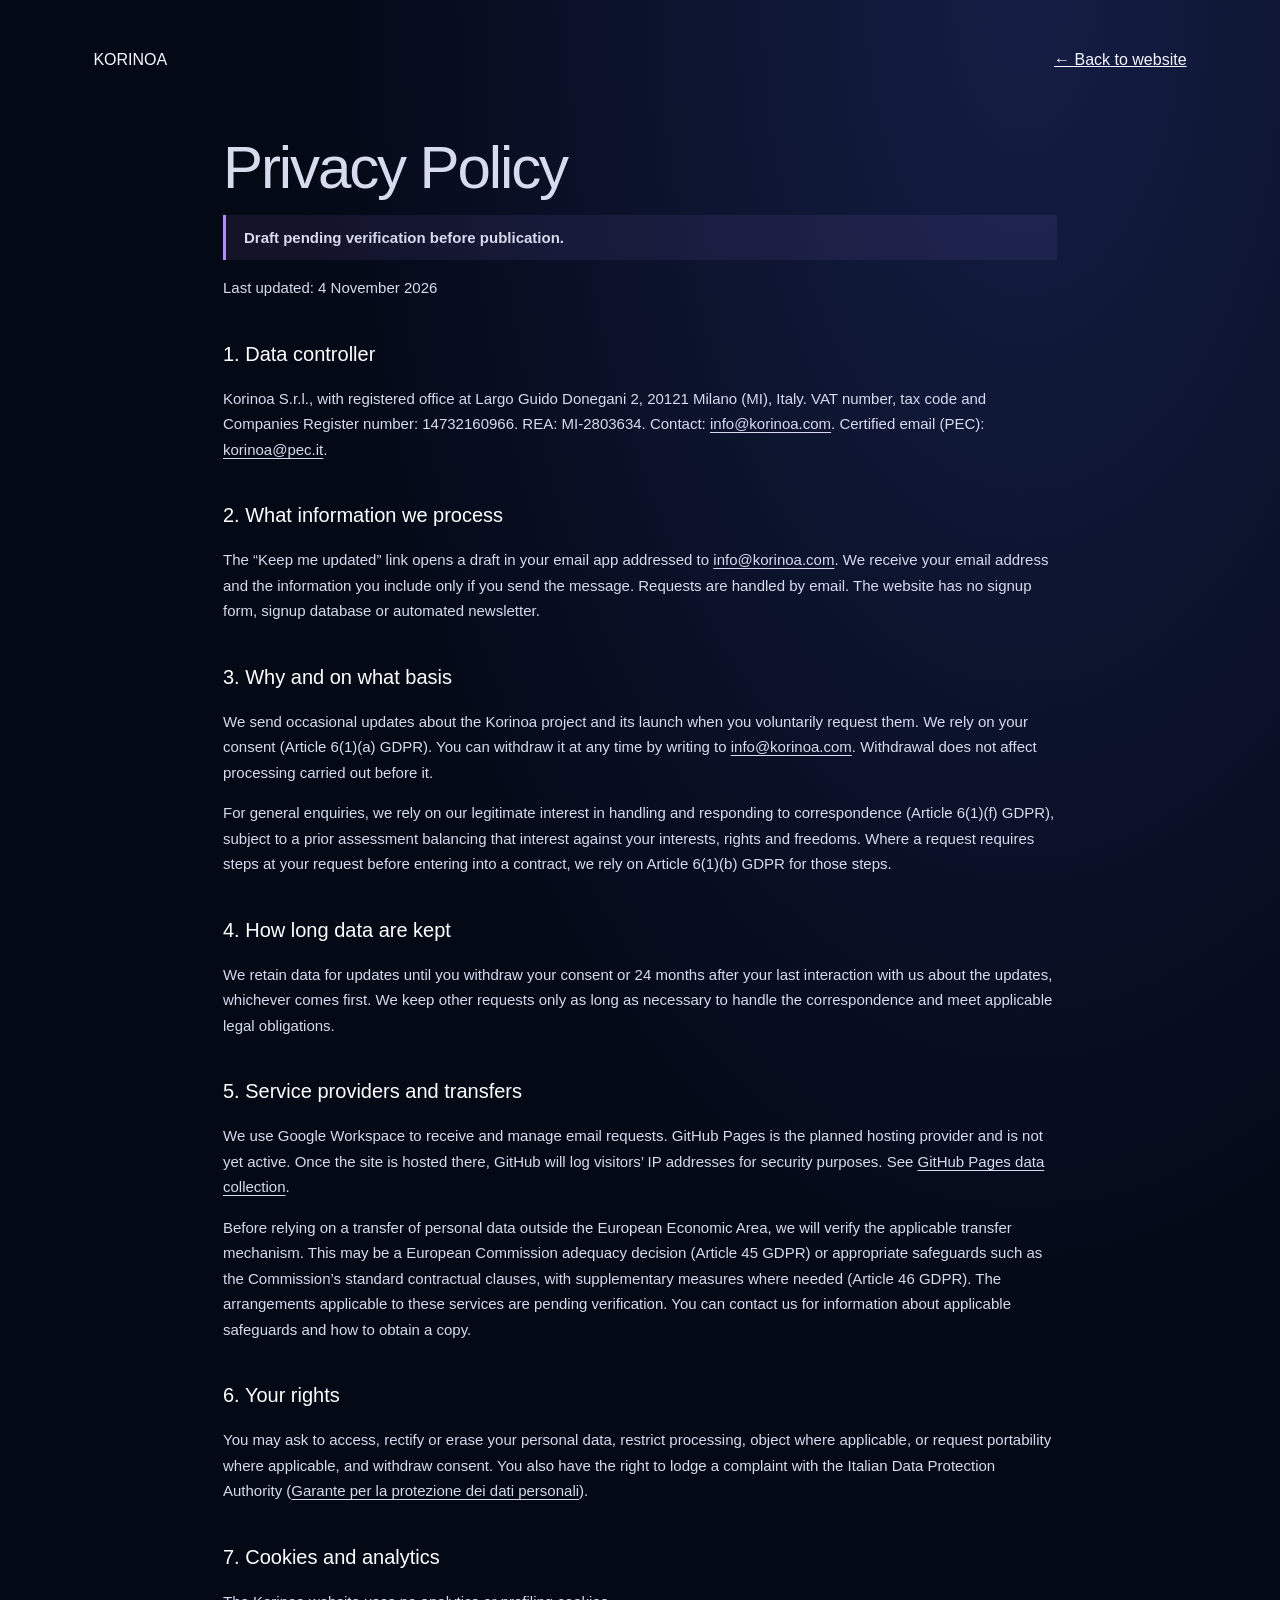
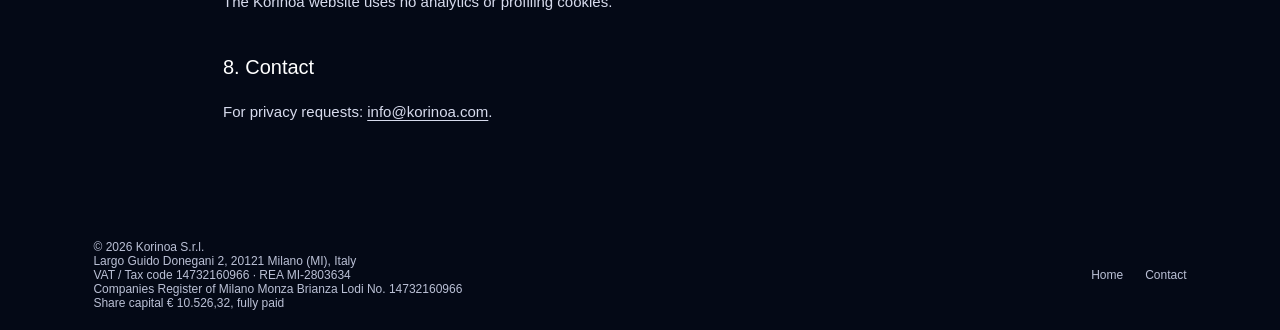
==== privacy.html @ 3719bc60 "Initial public Korinoa teaser" ====
<!doctype html>
<html lang="en">
<head>
  <meta charset="utf-8"><meta name="viewport" content="width=device-width, initial-scale=1">
  <meta name="theme-color" content="#040916"><meta name="robots" content="noindex">
  <title>Privacy Policy — Korinoa</title><link rel="stylesheet" href="styles.css"><link rel="icon" href="assets/favicon.svg" type="image/svg+xml">
</head>
<body class="legal">
  <header class="topbar"><a class="wordmark" href="./">KORINOA</a><a href="./">← Back to website</a></header>
  <main class="legal-content">
    <h1>Privacy Policy</h1>
    <p class="notice"><strong>Draft pending verification before publication.</strong></p>
    <p>Last updated: 4 November 2026</p>
    <h2>1. Data controller</h2>
    <p>Korinoa S.r.l., with registered office at Largo Guido Donegani 2, 20121 Milano (MI), Italy. VAT number, tax code and Companies Register number: 14732160966. REA: MI-2803634. Contact: <a href="mailto:info@korinoa.com">info@korinoa.com</a>. Certified email (PEC): <a href="mailto:korinoa@pec.it">korinoa@pec.it</a>.</p>
    <h2>2. What information we process</h2>
    <p>The “Keep me updated” link opens a draft in your email app addressed to <a href="mailto:info@korinoa.com">info@korinoa.com</a>. We receive your email address and the information you include only if you send the message. Requests are handled by email. The website has no signup form, signup database or automated newsletter.</p>
    <h2>3. Why and on what basis</h2>
    <p>We send occasional updates about the Korinoa project and its launch when you voluntarily request them. We rely on your consent (Article 6(1)(a) GDPR). You can withdraw it at any time by writing to <a href="mailto:info@korinoa.com?subject=Unsubscribe%20from%20Korinoa%20updates">info@korinoa.com</a>. Withdrawal does not affect processing carried out before it.</p>
    <p>For general enquiries, we rely on our legitimate interest in handling and responding to correspondence (Article 6(1)(f) GDPR), subject to a prior assessment balancing that interest against your interests, rights and freedoms. Where a request requires steps at your request before entering into a contract, we rely on Article 6(1)(b) GDPR for those steps.</p>
    <h2>4. How long data are kept</h2>
    <p>We retain data for updates until you withdraw your consent or 24 months after your last interaction with us about the updates, whichever comes first. We keep other requests only as long as necessary to handle the correspondence and meet applicable legal obligations.</p>
    <h2>5. Service providers and transfers</h2>
    <p>We use Google Workspace to receive and manage email requests. GitHub Pages is the planned hosting provider and is not yet active. Once the site is hosted there, GitHub will log visitors’ IP addresses for security purposes. See <a href="https://docs.github.com/en/pages/getting-started-with-github-pages/what-is-github-pages#data-collection">GitHub Pages data collection</a>.</p>
    <p>Before relying on a transfer of personal data outside the European Economic Area, we will verify the applicable transfer mechanism. This may be a European Commission adequacy decision (Article 45 GDPR) or appropriate safeguards such as the Commission’s standard contractual clauses, with supplementary measures where needed (Article 46 GDPR). The arrangements applicable to these services are pending verification. You can contact us for information about applicable safeguards and how to obtain a copy.</p>
    <h2>6. Your rights</h2>
    <p>You may ask to access, rectify or erase your personal data, restrict processing, object where applicable, or request portability where applicable, and withdraw consent. You also have the right to lodge a complaint with the Italian Data Protection Authority (<a href="https://www.garanteprivacy.it/" rel="noopener noreferrer">Garante per la protezione dei dati personali</a>).</p>
    <h2>7. Cookies and analytics</h2>
    <p>The Korinoa website uses no analytics or profiling cookies.</p>
    <h2>8. Contact</h2>
    <p>For privacy requests: <a href="mailto:info@korinoa.com">info@korinoa.com</a>.</p>
  </main>
  <footer class="footer"><span>© <span id="year">2026</span> Korinoa S.r.l.<br>Largo Guido Donegani 2, 20121 Milano (MI), Italy<br>VAT / Tax code 14732160966 · REA MI-2803634<br>Companies Register of Milano Monza Brianza Lodi No. 14732160966<br>Share capital € 10.526,32, fully paid</span><nav><a href="./">Home</a><a href="mailto:info@korinoa.com">Contact</a></nav></footer>
  <script src="script.js" defer></script>
</body>
</html>
---- styles.css ----
:root {
  color-scheme: dark;
  --bg: #040916;
  --ink: #f7f6ff;
  --muted: #bbc1d6;
  --violet: #b58af7;
  --gutter: 7.3vw;
}
* { box-sizing: border-box; }
html { min-height: 100%; background: var(--bg); }
body { margin: 0; font-family: "Century Gothic", "Segoe UI", sans-serif; color: var(--ink); }
a { color: inherit; }
.site-shell {
  min-height: 100svh;
  display: flex;
  flex-direction: column;
  background: var(--bg) url("assets/movement-desktop.png") center top / 100% auto no-repeat;
}
.topbar, .footer {
  display: flex;
  justify-content: space-between;
  align-items: center;
  gap: 20px;
  padding-inline: var(--gutter);
}
.topbar { padding-top: 4vw; }
.site-shell .topbar { padding-right: 3.7vw; }
.wordmark { display: block; text-decoration: none; }
.wordmark img { display: block; width: clamp(140px, 21vw, 420px); height: auto; }
.coming-soon { display: flex; align-items: center; gap: 1.2vw; font-size: clamp(10px, 1.12vw, 22px); letter-spacing: .48em; white-space: nowrap; }
.coming-soon i, .light-stroke {
  display: block;
  height: 1px;
  background: linear-gradient(90deg, #b58af7, #b8d9ff, #b58af7);
  box-shadow: 0 0 8px 1px #9d72ff;
}
.coming-soon i { width: 3.7vw; }
.hero { flex: 1; padding: 5.8vw var(--gutter) 6vw; }
.hero-copy { max-width: 44vw; }
h1 { margin: 0; font-size: 6.15vw; font-weight: 300; line-height: .96; letter-spacing: -.036em; }
h1 span, h1 em { display: block; }
h1 em { color: var(--violet); font-weight: inherit; }
.light-stroke { margin: 3.2vw 0 2.25vw; width: 6.8vw; }
.subtitle { margin: 0; font-size: clamp(14px, 1.35vw, 26px); letter-spacing: .22em; line-height: 1.5; }
.subscribe { margin-top: clamp(24px, 2.5vw, 52px); }
.curious { margin: 0 0 5px; color: #e9d8ff; font-size: clamp(17px, 1.35vw, 25px); }
.invitation { margin: 0 0 12px; color: var(--muted); font-size: 14px; line-height: 1.5; }
.cta {
  display: inline-flex;
  align-items: center;
  gap: 26px;
  min-height: 46px;
  padding: 0 22px;
  border: 1px solid #ae8cff;
  border-radius: 32px;
  background: #080d20;
  box-shadow: inset 0 0 7px #51418c, 0 0 9px #6451b6;
  font-size: clamp(15px, 1.15vw, 22px);
  text-decoration: none;
}
.cta:hover, .cta:focus-visible { background: #211a3e; }
.arrow { font-size: 22px; }
.privacy-note { margin: 12px 0 0; color: #c5c8dd; font-size: 12px; line-height: 1.6; }
.privacy-note a, .legal-content a { text-underline-offset: 3px; }
.footer { padding-block: 20px; background: var(--bg); color: var(--muted); font-size: 12px; }
.footer nav { display: flex; flex-wrap: wrap; gap: 8px 22px; }
.footer a { text-decoration: none; }
.footer a:hover { text-decoration: underline; }
:focus-visible { outline: 2px solid #d9c2ff; outline-offset: 5px; }

@media (max-width: 760px) {
  :root { --gutter: clamp(20px, 6vw, 40px); }
  .site-shell {
    --figure-height: min(86vw, 480px);
    background-image: linear-gradient(0deg, var(--bg), transparent 34%), url("assets/movement.webp");
    background-size: 100% var(--figure-height), auto var(--figure-height);
    background-position: right 64px;
  }
  .topbar, .site-shell .topbar { padding: 26px var(--gutter) 0; }
  .coming-soon { letter-spacing: .23em; gap: 8px; }
  .coming-soon i { width: 14px; }
  .hero { padding-top: calc(var(--figure-height) - 4px); padding-bottom: 32px; }
  .hero-copy { max-width: 100%; }
  h1 { font-size: clamp(43px, 12vw, 76px); }
  .light-stroke { margin: 24px 0 18px; width: 58px; }
  .subtitle { letter-spacing: .12em; }
}
@media (max-width: 440px) {
  .footer { flex-direction: column; align-items: flex-start; gap: 10px; }
}
/* Privacy page */
.legal{min-height:100svh;background:radial-gradient(ellipse at 80% 0%,#141e45,var(--bg) 50%)}
.legal .topbar{padding-bottom:36px}
.legal-content{max-width:890px;margin:0 auto;padding:26px 28px 80px;line-height:1.7;color:#d7dbed}
.legal-content h1{font-size:clamp(35px,6vw,60px);font-style:normal;letter-spacing:-.035em;margin:8px 0 18px}
.legal-content h2{font-size:20px;color:white;margin:36px 0 8px;font-weight:500}
.legal-content p,.legal-content li{font-size:15px}
.legal-content a{text-underline-offset:3px}
.legal-content .notice{border-left:3px solid var(--violet);padding:10px 18px;background:rgba(167,122,243,.09)}
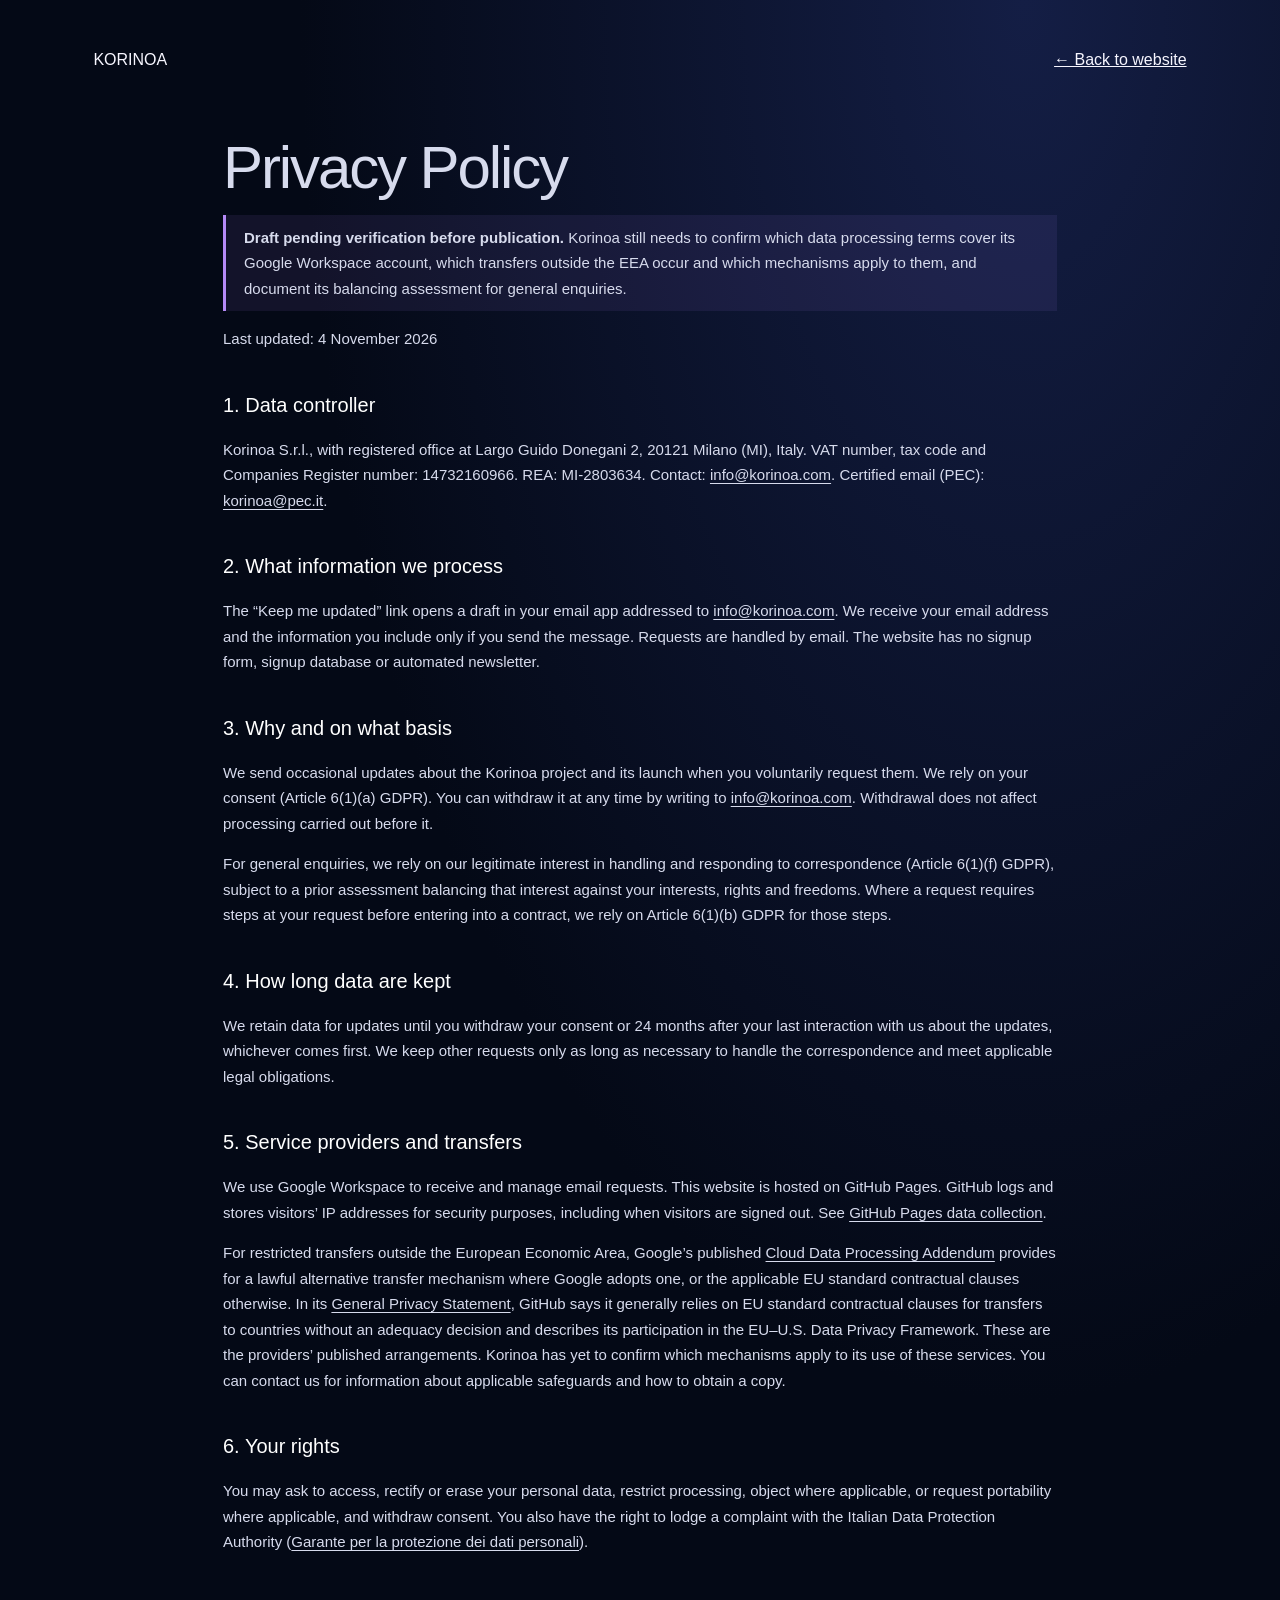
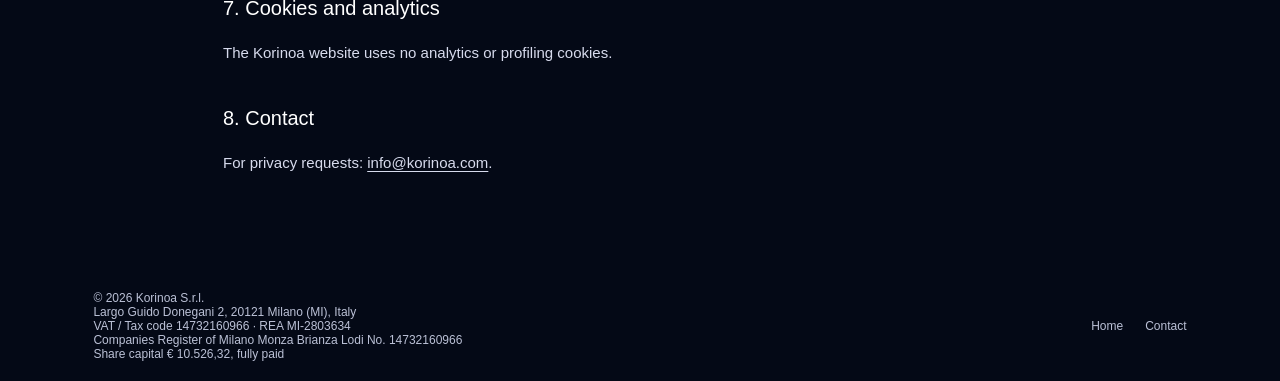
==== commit ca1d225a: "Update privacy policy hosting information" ====
--- a/privacy.html
+++ b/privacy.html
@@ -9,7 +9,7 @@
   <header class="topbar"><a class="wordmark" href="./">KORINOA</a><a href="./">← Back to website</a></header>
   <main class="legal-content">
     <h1>Privacy Policy</h1>
-    <p class="notice"><strong>Draft pending verification before publication.</strong></p>
+    <p class="notice"><strong>Draft pending verification before publication.</strong> Korinoa still needs to confirm which data processing terms cover its Google Workspace account, which transfers outside the EEA occur and which mechanisms apply to them, and document its balancing assessment for general enquiries.</p>
     <p>Last updated: 4 November 2026</p>
     <h2>1. Data controller</h2>
     <p>Korinoa S.r.l., with registered office at Largo Guido Donegani 2, 20121 Milano (MI), Italy. VAT number, tax code and Companies Register number: 14732160966. REA: MI-2803634. Contact: <a href="mailto:info@korinoa.com">info@korinoa.com</a>. Certified email (PEC): <a href="mailto:korinoa@pec.it">korinoa@pec.it</a>.</p>
@@ -21,8 +21,8 @@
     <h2>4. How long data are kept</h2>
     <p>We retain data for updates until you withdraw your consent or 24 months after your last interaction with us about the updates, whichever comes first. We keep other requests only as long as necessary to handle the correspondence and meet applicable legal obligations.</p>
     <h2>5. Service providers and transfers</h2>
-    <p>We use Google Workspace to receive and manage email requests. GitHub Pages is the planned hosting provider and is not yet active. Once the site is hosted there, GitHub will log visitors’ IP addresses for security purposes. See <a href="https://docs.github.com/en/pages/getting-started-with-github-pages/what-is-github-pages#data-collection">GitHub Pages data collection</a>.</p>
-    <p>Before relying on a transfer of personal data outside the European Economic Area, we will verify the applicable transfer mechanism. This may be a European Commission adequacy decision (Article 45 GDPR) or appropriate safeguards such as the Commission’s standard contractual clauses, with supplementary measures where needed (Article 46 GDPR). The arrangements applicable to these services are pending verification. You can contact us for information about applicable safeguards and how to obtain a copy.</p>
+    <p>We use Google Workspace to receive and manage email requests. This website is hosted on GitHub Pages. GitHub logs and stores visitors’ IP addresses for security purposes, including when visitors are signed out. See <a href="https://docs.github.com/en/pages/getting-started-with-github-pages/what-is-github-pages#data-collection">GitHub Pages data collection</a>.</p>
+    <p>For restricted transfers outside the European Economic Area, Google’s published <a href="https://workspace.google.com/terms/dpa_terms.html">Cloud Data Processing Addendum</a> provides for a lawful alternative transfer mechanism where Google adopts one, or the applicable EU standard contractual clauses otherwise. In its <a href="https://docs.github.com/en/site-policy/privacy-policies/github-general-privacy-statement#international-data-transfers">General Privacy Statement</a>, GitHub says it generally relies on EU standard contractual clauses for transfers to countries without an adequacy decision and describes its participation in the EU–U.S. Data Privacy Framework. These are the providers’ published arrangements. Korinoa has yet to confirm which mechanisms apply to its use of these services. You can contact us for information about applicable safeguards and how to obtain a copy.</p>
     <h2>6. Your rights</h2>
     <p>You may ask to access, rectify or erase your personal data, restrict processing, object where applicable, or request portability where applicable, and withdraw consent. You also have the right to lodge a complaint with the Italian Data Protection Authority (<a href="https://www.garanteprivacy.it/" rel="noopener noreferrer">Garante per la protezione dei dati personali</a>).</p>
     <h2>7. Cookies and analytics</h2>
